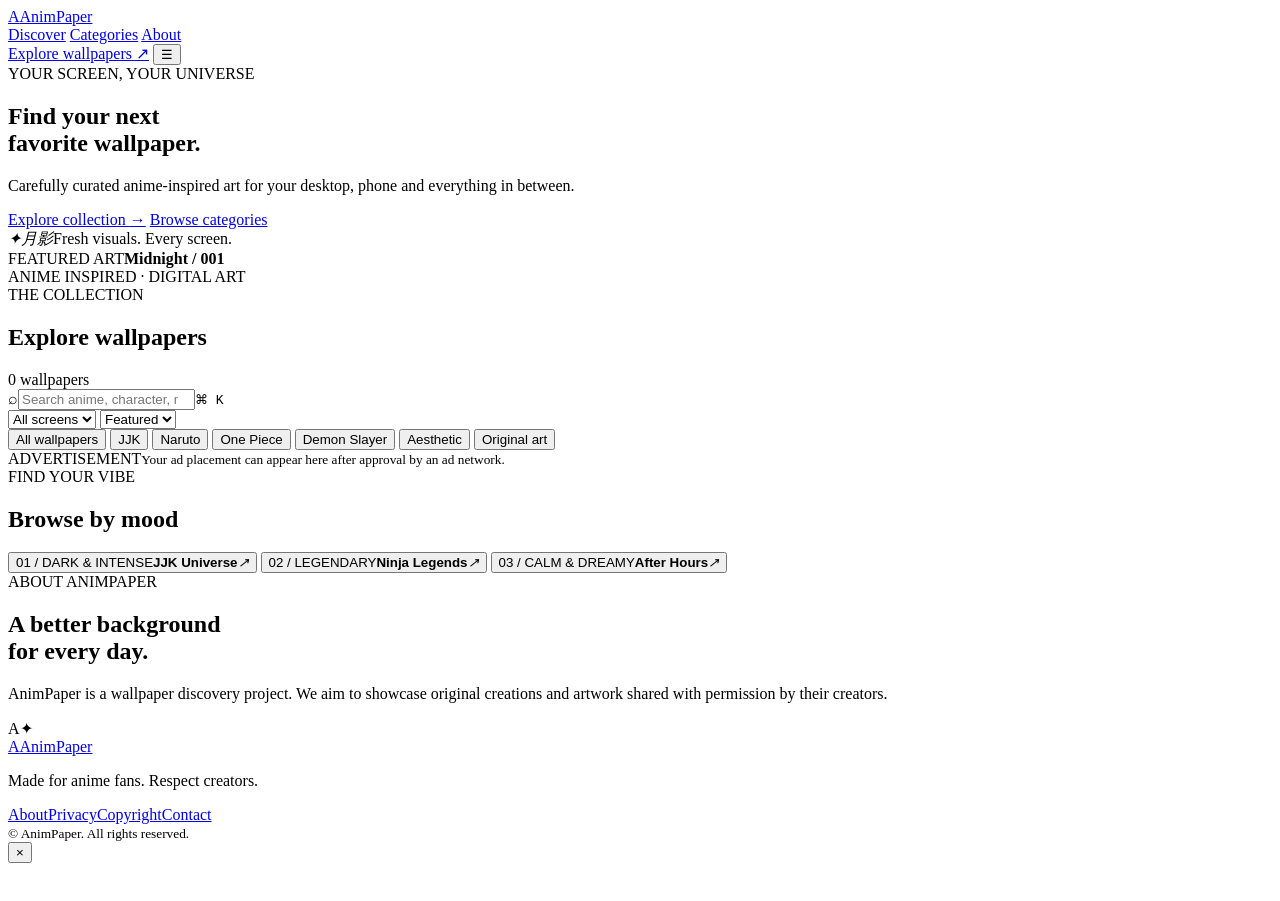
==== index.html @ 29564bbc "Add files via upload" ====
<!doctype html>
<html lang="en">
<head>
  <meta charset="utf-8">
  <meta name="viewport" content="width=device-width, initial-scale=1">
  <meta name="description" content="Discover anime-inspired mobile and desktop wallpapers on AnimPaper. Browse aesthetic, dark, JJK-inspired and more wallpaper collections.">
  <meta name="robots" content="index,follow,max-image-preview:large">
  <meta property="og:type" content="website">
  <meta property="og:site_name" content="AnimPaper">
  <meta property="og:title" content="AnimPaper — Anime Wallpapers for Every Screen">
  <meta property="og:description" content="Find your next favourite anime-inspired wallpaper for phone and desktop.">
  <meta property="og:image" content="assets/wallpapers/midnight-desktop.svg">
  <meta name="twitter:card" content="summary_large_image">
  <meta name="twitter:title" content="AnimPaper — Anime Wallpapers">
  <meta name="twitter:description" content="Anime-inspired wallpapers for mobile and desktop.">
  <link rel="icon" href="assets/favicon.svg" type="image/svg+xml">
  <script type="application/ld+json">
  {
    "@context":"https://schema.org",
    "@type":"WebSite",
    "name":"AnimPaper",
    "description":"Anime-inspired wallpapers for mobile and desktop.",
    "potentialAction":{
      "@type":"SearchAction",
      "target":"https://YOUR-DOMAIN.pages.dev/?q={search_term_string}",
      "query-input":"required name=search_term_string"
    }
  }
  </script>
  <meta name="theme-color" content="#0b0912">
  <title>AnimPaper — Anime Wallpapers for Every Screen</title>
  <link rel="preconnect" href="https://fonts.googleapis.com">
  <link rel="preconnect" href="https://fonts.gstatic.com" crossorigin>
  <link href="https://fonts.googleapis.com/css2?family=DM+Sans:wght@400;500;600;700&family=Space+Grotesk:wght@500;600;700&display=swap" rel="stylesheet">
  <link rel="stylesheet" href="assets/css/styles.css">
</head>
<body>
  <header class="site-header">
    <a class="brand" href="index.html" aria-label="AnimPaper home"><span class="brand-mark">A</span><span>Anim<span class="accent">Paper</span></span></a>
    <nav class="main-nav" aria-label="Main navigation">
      <a class="active" href="#discover">Discover</a>
      <a href="#categories">Categories</a>
      <a href="#about">About</a>
    </nav>
    <a class="header-cta" href="#discover">Explore wallpapers <span>↗</span></a>
    <button class="menu-toggle" id="menuToggle" aria-label="Toggle menu">☰</button>
  </header>

  <main>
    <section class="hero">
      <div class="hero-copy">
        <div class="eyebrow"><span class="eyebrow-dot"></span> YOUR SCREEN, YOUR UNIVERSE</div>
        <h1>Find your next<br><span class="gradient-text">favorite wallpaper.</span></h1>
        <p>Carefully curated anime-inspired art for your desktop, phone and everything in between.</p>
        <div class="hero-actions">
          <a class="button button-primary" href="#discover">Explore collection <span>→</span></a>
          <a class="button button-quiet" href="#categories">Browse categories</a>
        </div>
        <div class="hero-proof"><span class="proof-avatars"><i>✦</i><i>月</i><i>影</i></span><span>Fresh visuals. Every screen.</span></div>
      </div>
      <div class="hero-art" aria-label="Decorative original anime-inspired artwork">
        <div class="hero-glow"></div>
        <div class="hero-orbit orbit-one"></div><div class="hero-orbit orbit-two"></div>
        <div class="hero-moon"></div>
        <div class="hero-silhouette"><div class="silhouette-head"></div><div class="silhouette-body"></div><div class="silhouette-coat"></div></div>
        <div class="hero-art-label"><span>FEATURED ART</span><b>Midnight / 001</b></div>
        <div class="hero-side-note">ANIME INSPIRED · DIGITAL ART</div>
      </div>
    </section>

    <section class="search-section" id="discover">
      <div class="section-heading">
        <div><div class="eyebrow">THE COLLECTION</div><h2>Explore wallpapers</h2></div>
        <span class="collection-count" id="resultCount">0 wallpapers</span>
      </div>
      <div class="toolbar">
        <label class="search-box"><span>⌕</span><input id="searchInput" type="search" placeholder="Search anime, character, mood..." autocomplete="off"><kbd>⌘ K</kbd></label>
        <div class="filter-row">
          <select id="deviceFilter" aria-label="Filter by device">
            <option value="all">All screens</option><option value="desktop">Desktop</option><option value="mobile">Mobile</option>
          </select>
          <select id="sortFilter" aria-label="Sort wallpapers">
            <option value="featured">Featured</option><option value="newest">Newest</option><option value="az">A–Z</option>
          </select>
        </div>
      </div>
      <div class="chips" id="categoryChips" aria-label="Wallpaper categories">
        <button class="chip active" data-category="all">All wallpapers</button>
        <button class="chip" data-category="JJK">JJK</button>
        <button class="chip" data-category="Naruto">Naruto</button>
        <button class="chip" data-category="One Piece">One Piece</button>
        <button class="chip" data-category="Demon Slayer">Demon Slayer</button>
        <button class="chip" data-category="Aesthetic">Aesthetic</button>
        <button class="chip" data-category="Original">Original art</button>
      </div>
      <div class="ad-slot" aria-label="Advertisement placement"><span>ADVERTISEMENT</span><small>Your ad placement can appear here after approval by an ad network.</small></div>
      <div class="wallpaper-grid" id="wallpaperGrid" aria-live="polite"></div>
      <div class="empty-state" id="emptyState" hidden><div class="empty-icon">⌕</div><h3>No wallpapers found</h3><p>Try a different search or category.</p><button class="button button-quiet" id="clearFilters">Clear filters</button></div>
    </section>

    <section class="category-section" id="categories">
      <div class="section-heading"><div><div class="eyebrow">FIND YOUR VIBE</div><h2>Browse by mood</h2></div></div>
      <div class="category-cards">
        <button class="category-card category-purple" data-jump="JJK"><span>01 / DARK & INTENSE</span><b>JJK Universe</b><i>↗</i></button>
        <button class="category-card category-red" data-jump="Naruto"><span>02 / LEGENDARY</span><b>Ninja Legends</b><i>↗</i></button>
        <button class="category-card category-blue" data-jump="Aesthetic"><span>03 / CALM & DREAMY</span><b>After Hours</b><i>↗</i></button>
      </div>
    </section>

    <section class="newsletter-strip" id="about">
      <div><div class="eyebrow">ABOUT ANIMPAPER</div><h2>A better background<br>for every day.</h2><p>AnimPaper is a wallpaper discovery project. We aim to showcase original creations and artwork shared with permission by their creators.</p></div>
      <div class="newsletter-symbol">A<span>✦</span></div>
    </section>
  </main>

  <footer class="site-footer">
    <a class="brand" href="index.html"><span class="brand-mark">A</span><span>Anim<span class="accent">Paper</span></span></a>
    <p>Made for anime fans. Respect creators.</p>
    <div class="footer-links"><a href="about.html">About</a><a href="privacy.html">Privacy</a><a href="copyright.html">Copyright</a><a href="contact.html">Contact</a></div>
    <small>© <span id="year"></span> AnimPaper. All rights reserved.</small>
  </footer>

  <div class="modal" id="wallpaperModal" aria-hidden="true" role="dialog" aria-modal="true" aria-labelledby="modalTitle">
    <div class="modal-backdrop" data-close></div>
    <div class="modal-panel">
      <button class="modal-close" data-close aria-label="Close preview">×</button>
      <div class="modal-image-wrap"><img id="modalImage" alt=""></div>
      <div class="modal-info"><div class="eyebrow" id="modalCategory"></div><h2 id="modalTitle"></h2><p id="modalDescription"></p><div class="modal-downloads" id="modalDownloads"></div><small id="modalCredit"></small></div>
    </div>
  </div>

  <div class="cookie-notice" id="cookieNotice" hidden><p>We use essential browser storage to remember this choice. See our <a href="privacy.html">privacy policy</a>.</p><button class="button button-primary" id="cookieAccept">Got it</button></div>
  <script src="assets/js/wallpapers.js"></script>
  <script src="assets/js/app.js"></script>
</body>
</html>
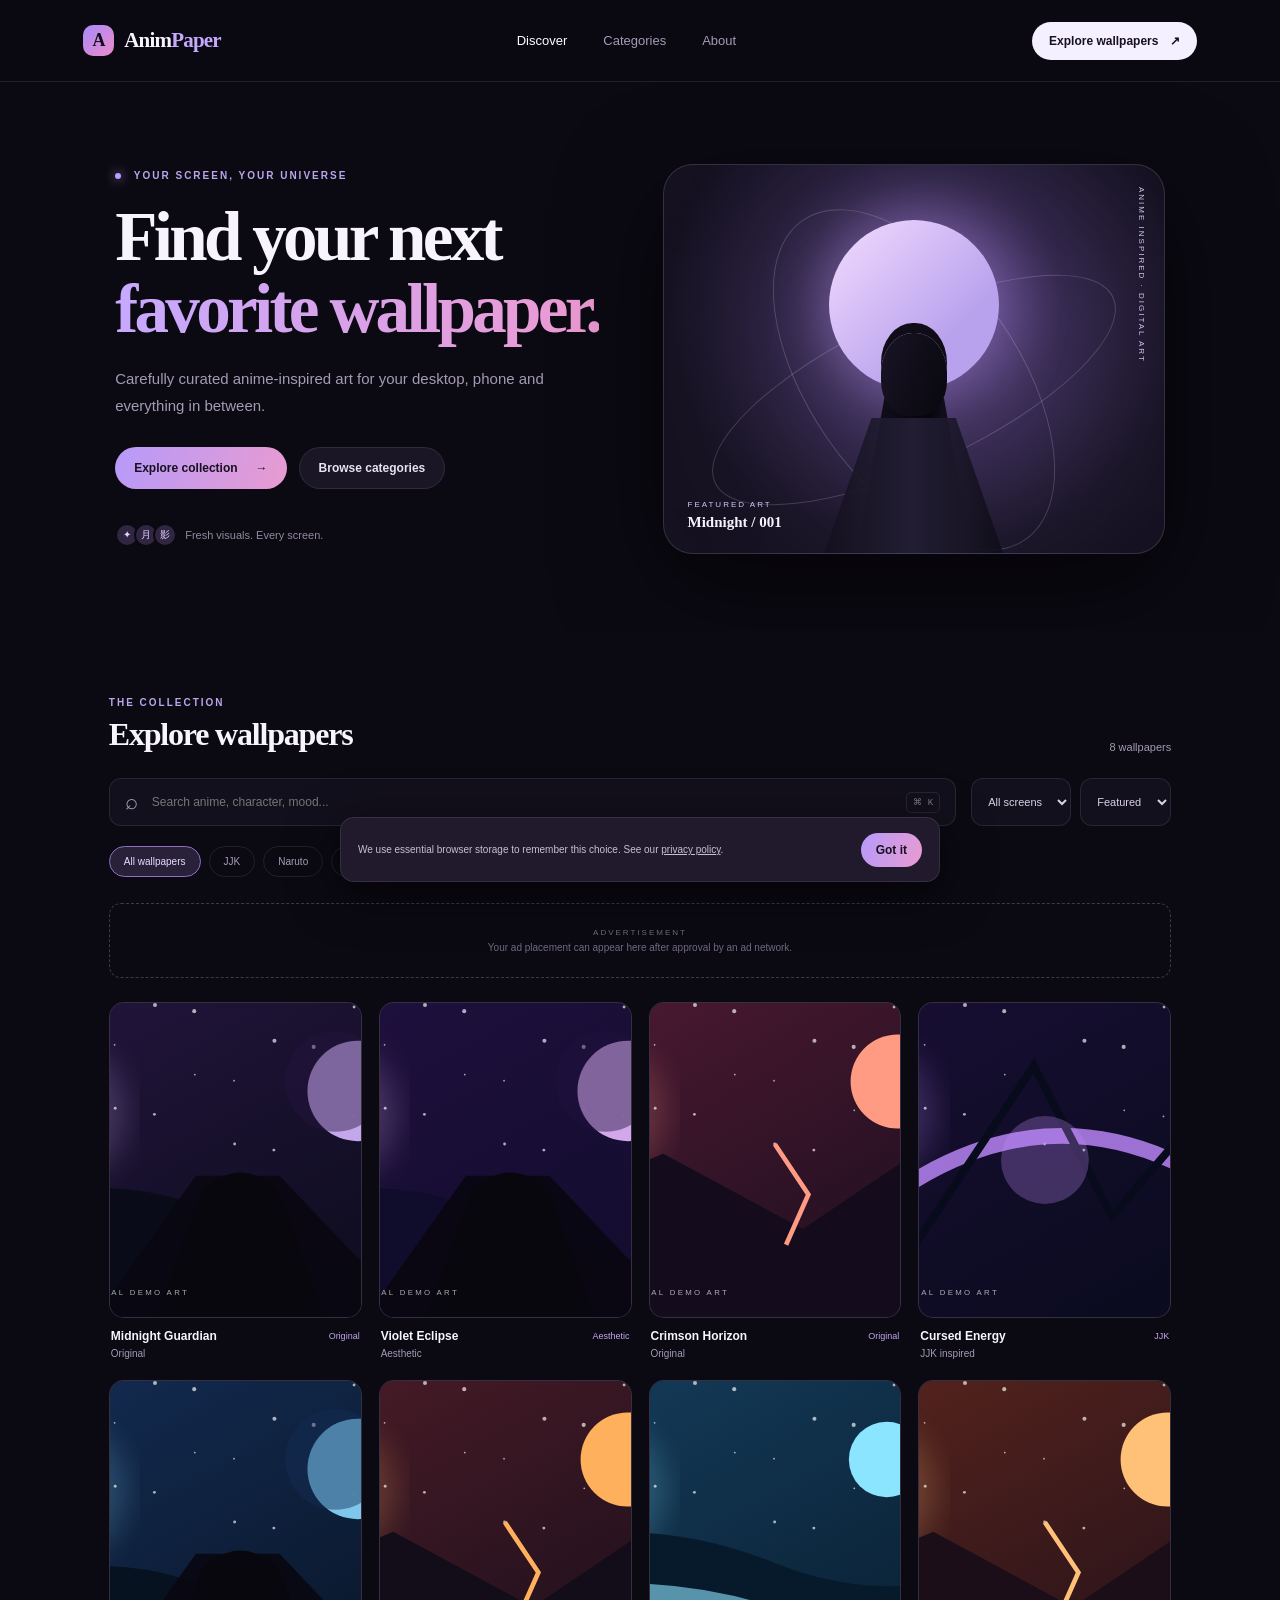
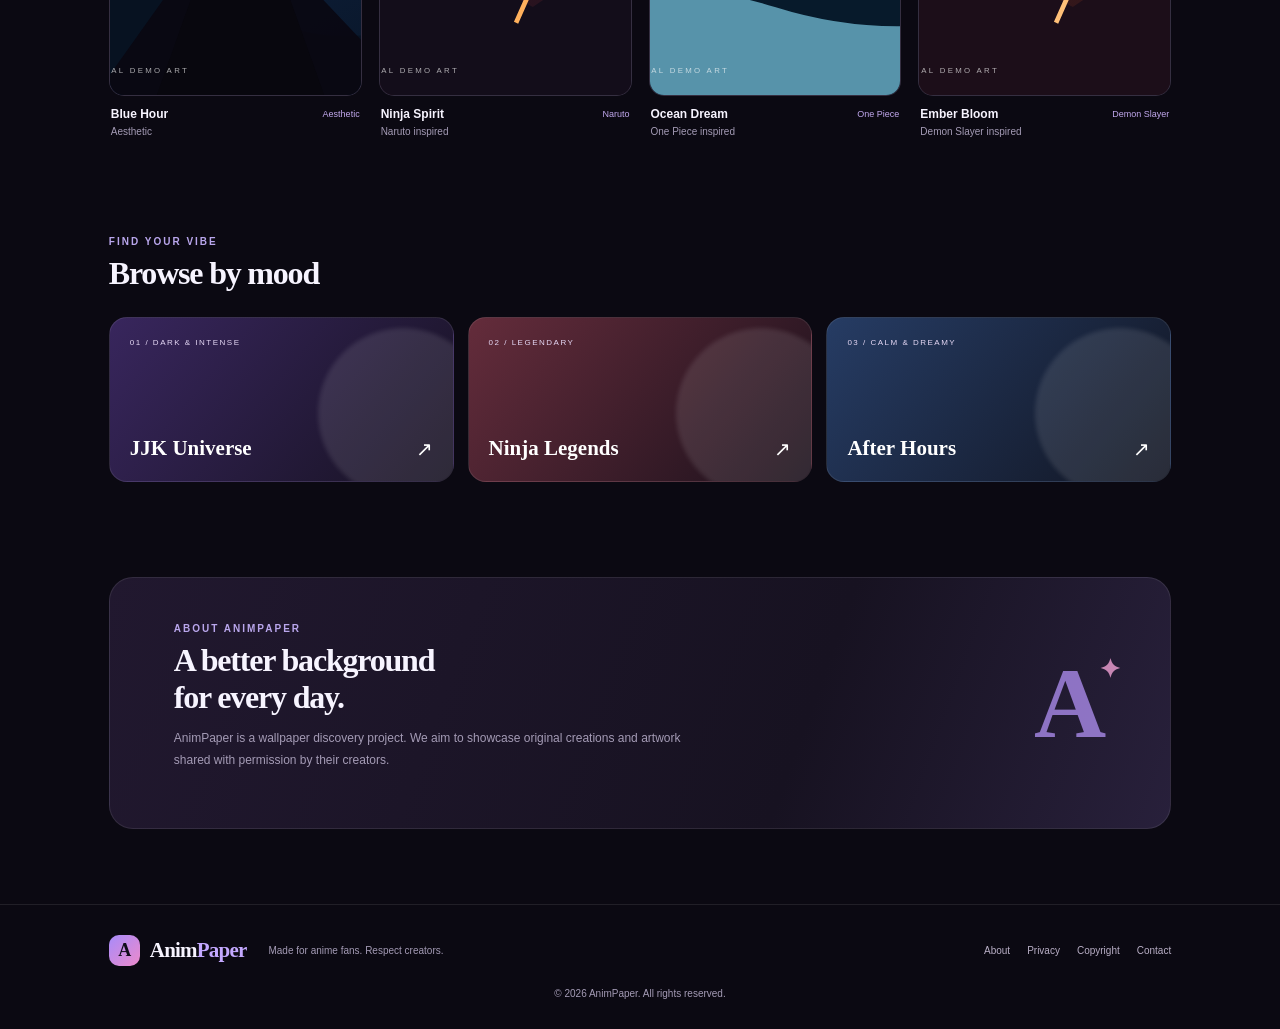
==== commit 14f9ccf0: "Update index.html" ====
--- a/index.html
+++ b/index.html
@@ -22,7 +22,7 @@
     "description":"Anime-inspired wallpapers for mobile and desktop.",
     "potentialAction":{
       "@type":"SearchAction",
-      "target":"https://YOUR-DOMAIN.pages.dev/?q={search_term_string}",
+      "target":"https://animpaper.rxinhxart.workers.dev/?q={search_term_string}",
       "query-input":"required name=search_term_string"
     }
   }
@@ -133,4 +133,4 @@
   <script src="assets/js/wallpapers.js"></script>
   <script src="assets/js/app.js"></script>
 </body>
-</html>+</html>
--- a/assets/css/styles.css
+++ b/assets/css/styles.css
@@ -0,0 +1,4 @@
+:root{--bg:#0b0912;--panel:#13101d;--panel2:#1a1625;--text:#f7f4ff;--muted:#a49bb5;--line:rgba(255,255,255,.09);--purple:#a78bfa;--pink:#ec8acb;--radius:20px}*{box-sizing:border-box}html{scroll-behavior:smooth}body{margin:0;background:var(--bg);color:var(--text);font-family:"DM Sans",sans-serif}a{color:inherit;text-decoration:none}button,input,select{font:inherit}.site-header{height:82px;padding:0 6.5%;display:flex;align-items:center;justify-content:space-between;border-bottom:1px solid var(--line);position:sticky;top:0;background:rgba(11,9,18,.88);backdrop-filter:blur(18px);z-index:20}.brand{display:flex;align-items:center;gap:10px;font:700 21px "Space Grotesk";letter-spacing:-.8px}.brand-mark{width:31px;height:31px;display:grid;place-items:center;border-radius:10px;background:linear-gradient(135deg,#a78bfa,#ed8acb);color:#100c19;font-size:18px}.accent{color:#c4a9ff}.main-nav{display:flex;gap:36px;color:var(--muted);font-size:13px}.main-nav a:hover,.main-nav a.active{color:white}.header-cta{font-size:12px;font-weight:700;background:#f5f0ff;color:#171020;padding:12px 17px;border-radius:30px}.header-cta span{padding-left:8px}.menu-toggle{display:none;background:none;color:white;border:0;font-size:22px}.hero{min-height:550px;padding:78px 9% 75px;display:grid;grid-template-columns:1fr 1fr;align-items:center;gap:45px;overflow:hidden}.eyebrow{font-size:10px;font-weight:700;letter-spacing:2px;color:#b9a6ec}.eyebrow-dot{display:inline-block;width:6px;height:6px;background:#bd9bff;border-radius:50%;margin-right:8px;box-shadow:0 0 12px #bd9bff}.hero h1{font:700 clamp(42px,5.4vw,70px)/1.04 "Space Grotesk";letter-spacing:-3.7px;margin:20px 0}.gradient-text{background:linear-gradient(90deg,#c6a9ff,#ed9ad1);-webkit-background-clip:text;background-clip:text;color:transparent}.hero-copy>p{max-width:440px;color:var(--muted);font-size:15px;line-height:1.8}.hero-actions{display:flex;gap:12px;margin-top:28px;flex-wrap:wrap}.button{border:0;border-radius:30px;padding:13px 19px;font-size:12px;font-weight:700;cursor:pointer;display:inline-flex;align-items:center;gap:18px}.button-primary{background:linear-gradient(110deg,#b69afa,#e99bd0);color:#171020}.button-quiet{background:var(--panel2);color:#e9e2f5;border:1px solid var(--line)}.hero-proof{display:flex;align-items:center;gap:13px;color:#92899f;font-size:11px;margin-top:34px}.proof-avatars{display:flex}.proof-avatars i{font-style:normal;width:24px;height:24px;margin-right:-5px;border-radius:50%;display:grid;place-items:center;background:#302641;border:2px solid var(--bg);font-size:10px;color:#e5d6ff}.hero-art{height:390px;position:relative;border-radius:30px;background:radial-gradient(ellipse at 53% 35%,#573b82 0,#28203d 35%,#151120 70%);overflow:hidden;border:1px solid rgba(255,255,255,.13);box-shadow:0 30px 100px #0008}.hero-glow{position:absolute;width:280px;height:280px;border-radius:50%;background:#b38aff;filter:blur(90px);opacity:.25;left:28%;top:15%}.hero-moon{position:absolute;width:170px;height:170px;border-radius:50%;background:linear-gradient(135deg,#f4dcff,#b9a2ed 70%);top:55px;left:calc(50% - 85px);box-shadow:0 0 70px #d8b6ff66}.hero-orbit{position:absolute;border:1px solid #ffffff2c;border-radius:50%;transform:rotate(-25deg)}.orbit-one{width:440px;height:150px;left:calc(50% - 220px);top:150px}.orbit-two{width:390px;height:210px;left:calc(50% - 195px);top:110px;transform:rotate(55deg)}.hero-silhouette{position:absolute;bottom:-40px;left:calc(50% - 105px);width:210px;height:260px}.silhouette-head{position:absolute;z-index:2;left:72px;top:0;width:66px;height:83px;background:linear-gradient(110deg,#191426,#08070d);border-radius:48% 48% 42% 42%;box-shadow:0 -10px 0 #100d18}.silhouette-body{position:absolute;left:38px;top:65px;width:135px;height:210px;background:linear-gradient(90deg,#171323,#05050a 60%,#302044);clip-path:polygon(28% 0,72% 0,100% 100%,0 100%)}.silhouette-coat{position:absolute;left:0;top:85px;width:210px;height:180px;background:linear-gradient(90deg,#100d18,#252037,#0b0912);clip-path:polygon(30% 0,70% 0,100% 100%,52% 78%,0 100%);opacity:.9}.hero-art-label{position:absolute;bottom:22px;left:24px;display:grid;gap:5px}.hero-art-label span,.hero-side-note{font-size:8px;letter-spacing:2px;color:#d5c6ee}.hero-art-label b{font:600 15px "Space Grotesk"}.hero-side-note{position:absolute;right:18px;top:22px;writing-mode:vertical-rl}.search-section,.category-section{padding:65px 8.5%}.section-heading{display:flex;justify-content:space-between;align-items:end;margin-bottom:25px}.section-heading h2,.newsletter-strip h2{font:600 32px "Space Grotesk";letter-spacing:-1.2px;margin:8px 0 0}.collection-count{font-size:11px;color:var(--muted)}.toolbar{display:flex;justify-content:space-between;gap:15px;margin-bottom:18px}.search-box{height:48px;flex:1;display:flex;align-items:center;gap:12px;padding:0 15px;background:var(--panel);border:1px solid var(--line);border-radius:12px;color:#a89bbd}.search-box>span{font-size:22px}.search-box input{flex:1;min-width:0;background:none;border:0;outline:0;color:white;font-size:12px}.search-box kbd{font-size:9px;color:#847b91;border:1px solid var(--line);padding:4px 6px;border-radius:5px}.filter-row{display:flex;gap:9px}.filter-row select{background:var(--panel);border:1px solid var(--line);border-radius:12px;color:#d9d0e8;padding:0 12px;font-size:11px;outline:0}.chips{display:flex;gap:8px;overflow-x:auto;padding:2px 0 18px}.chip{white-space:nowrap;background:transparent;border:1px solid var(--line);border-radius:30px;padding:9px 14px;color:#a99fb6;font-size:10px;cursor:pointer}.chip:hover,.chip.active{background:#29213a;border-color:#8d70c5;color:#e9dcff}.ad-slot{min-height:75px;border:1px dashed #41364f;border-radius:12px;display:flex;flex-direction:column;align-items:center;justify-content:center;gap:5px;color:#726981;margin:8px 0 24px}.ad-slot span{font-size:8px;letter-spacing:2px}.ad-slot small{font-size:10px}.wallpaper-grid{display:grid;grid-template-columns:repeat(4,minmax(0,1fr));gap:17px}.wallpaper-card{min-width:0;cursor:pointer}.wallpaper-thumb{position:relative;overflow:hidden;border-radius:15px;background:#211a2e;aspect-ratio:4/5;border:1px solid var(--line)}.wallpaper-thumb img{width:100%;height:100%;object-fit:cover;display:block;transition:transform .5s}.wallpaper-card:hover img{transform:scale(1.055)}.card-overlay{position:absolute;inset:0;background:linear-gradient(0deg,#090711d9,transparent 48%);opacity:0;transition:opacity .25s;display:flex;align-items:end;justify-content:space-between;padding:13px}.wallpaper-card:hover .card-overlay{opacity:1}.preview-pill{font-size:9px;background:#ffffffdf;color:#171020;padding:7px 10px;border-radius:20px;font-weight:700}.device-pill{font-size:8px;letter-spacing:1px;color:white;background:#171020a8;padding:7px 9px;border-radius:20px}.card-meta{padding:11px 2px 4px;display:flex;justify-content:space-between;gap:8px}.card-meta h3{font-size:12px;margin:0 0 5px;font-weight:600}.card-meta p{font-size:10px;color:var(--muted);margin:0}.card-tag{font-size:9px;color:#c1a8ed;white-space:nowrap;padding-top:2px}.empty-state{text-align:center;padding:70px 15px;color:var(--muted)}.empty-icon{font-size:40px;color:#b79ae9}.empty-state h3{color:white}.category-section{padding-top:30px}.category-cards{display:grid;grid-template-columns:repeat(3,1fr);gap:14px;margin-top:25px}.category-card{height:165px;text-align:left;border:1px solid var(--line);border-radius:18px;padding:20px;display:flex;flex-direction:column;align-items:flex-start;justify-content:space-between;color:white;cursor:pointer;position:relative;overflow:hidden}.category-card:after{content:"";position:absolute;width:170px;height:170px;border-radius:50%;right:-35px;top:10px;background:#ffffff1a;filter:blur(2px)}.category-card span{font-size:8px;letter-spacing:1.5px;color:#e5d8f5}.category-card b{font:600 21px "Space Grotesk";z-index:1}.category-card i{font-style:normal;position:absolute;right:20px;bottom:20px;font-size:20px;z-index:2}.category-purple{background:linear-gradient(130deg,#38265d,#171222)}.category-red{background:linear-gradient(130deg,#642c3b,#1c111c)}.category-blue{background:linear-gradient(130deg,#263c64,#111522)}.newsletter-strip{margin:30px 8.5% 75px;padding:45px 5%;border-radius:24px;background:linear-gradient(110deg,#21182f,#171221 65%,#28203b);border:1px solid var(--line);display:flex;justify-content:space-between;align-items:center}.newsletter-strip p{max-width:510px;color:var(--muted);font-size:12px;line-height:1.8}.newsletter-symbol{font:700 100px "Space Grotesk";color:#a98ae9;opacity:.8;position:relative}.newsletter-symbol span{font-size:26px;position:absolute;right:-15px;top:8px;color:#f0a1d4}.site-footer{padding:30px 8.5%;border-top:1px solid var(--line);display:flex;align-items:center;gap:22px;flex-wrap:wrap}.site-footer p,.site-footer small{font-size:10px;color:var(--muted)}.footer-links{display:flex;gap:17px;margin-left:auto}.footer-links a{font-size:10px;color:#b9afc6}.site-footer small{width:100%;text-align:center}.modal{display:none;position:fixed;inset:0;z-index:50;align-items:center;justify-content:center;padding:20px}.modal.open{display:flex}.modal-backdrop{position:absolute;inset:0;background:#05040be8;backdrop-filter:blur(8px)}.modal-panel{position:relative;z-index:1;background:#171321;border:1px solid var(--line);border-radius:20px;max-width:850px;width:100%;max-height:90vh;overflow:auto;display:grid;grid-template-columns:1.1fr .9fr}.modal-image-wrap{background:#0a0810;min-height:400px;display:grid;place-items:center}.modal-image-wrap img{max-width:100%;max-height:75vh;object-fit:contain}.modal-info{padding:35px 28px;align-self:center}.modal-info h2{font:600 26px "Space Grotesk"}.modal-info p,.modal-info small{color:var(--muted);font-size:12px;line-height:1.7}.modal-downloads{display:grid;gap:10px;margin:25px 0}.download-link{display:flex;justify-content:space-between;align-items:center;background:#292139;padding:13px 15px;border-radius:10px;font-size:11px;font-weight:700}.download-link:hover{background:#3a2b51}.modal-close{position:absolute;right:12px;top:10px;z-index:2;border:0;background:#292139;color:white;width:32px;height:32px;border-radius:50%;font-size:20px;cursor:pointer}.cookie-notice{position:fixed;z-index:60;bottom:18px;left:18px;right:18px;max-width:600px;margin:auto;background:#211a2d;border:1px solid var(--line);border-radius:14px;padding:14px 17px;display:flex;align-items:center;justify-content:space-between;gap:15px;box-shadow:0 10px 50px #0009}.cookie-notice[hidden]{display:none}.cookie-notice p{font-size:10px;color:#c8bfd2;line-height:1.5}.cookie-notice a{text-decoration:underline}.cookie-notice .button{padding:10px 15px;white-space:nowrap}
+@media(max-width:900px){.hero{padding:60px 6%;gap:25px}.hero-art{height:340px}.search-section,.category-section{padding-left:6%;padding-right:6%}.wallpaper-grid{grid-template-columns:repeat(3,minmax(0,1fr))}.main-nav{gap:18px}}@media(max-width:650px){.site-header{height:68px;padding:0 5%}.main-nav{display:none;position:absolute;top:68px;left:0;right:0;background:#100d18;padding:20px 6%;flex-direction:column;border-bottom:1px solid var(--line)}.main-nav.show{display:flex}.header-cta{display:none}.menu-toggle{display:block}.hero{grid-template-columns:1fr;padding:54px 6% 45px;gap:35px}.hero h1{font-size:48px}.hero-art{height:310px}.section-heading h2,.newsletter-strip h2{font-size:27px}.toolbar{flex-direction:column}.filter-row select{height:42px;flex:1}.wallpaper-grid{grid-template-columns:repeat(2,minmax(0,1fr));gap:12px}.wallpaper-thumb{border-radius:12px}.card-overlay{opacity:1;padding:8px}.preview-pill{font-size:8px;padding:6px 8px}.device-pill{font-size:7px;padding:6px}.category-cards{grid-template-columns:1fr}.category-card{height:125px}.newsletter-strip{margin:20px 5% 50px;padding:30px 7%}.newsletter-symbol{font-size:65px}.site-footer{padding:25px 6%;gap:12px}.site-footer p{width:100%;order:2}.footer-links{margin:0;flex-wrap:wrap}.modal-panel{grid-template-columns:1fr;max-height:92vh}.modal-image-wrap{min-height:230px;max-height:45vh}.modal-image-wrap img{max-height:42vh}.modal-info{padding:22px}.modal-info h2{font-size:22px}.cookie-notice{align-items:flex-start}.cookie-notice p{margin:0}}
+
+.legal-page{max-width:850px;margin:0 auto;padding:75px 7% 100px;min-height:65vh}.legal-page h1{font:700 clamp(38px,6vw,58px)/1.1 'Space Grotesk';letter-spacing:-2px;margin:15px 0 28px}.legal-page h2{font:600 21px 'Space Grotesk';margin:32px 0 10px}.legal-page p{color:var(--muted);font-size:14px;line-height:1.9}.legal-page strong{color:var(--text)}
